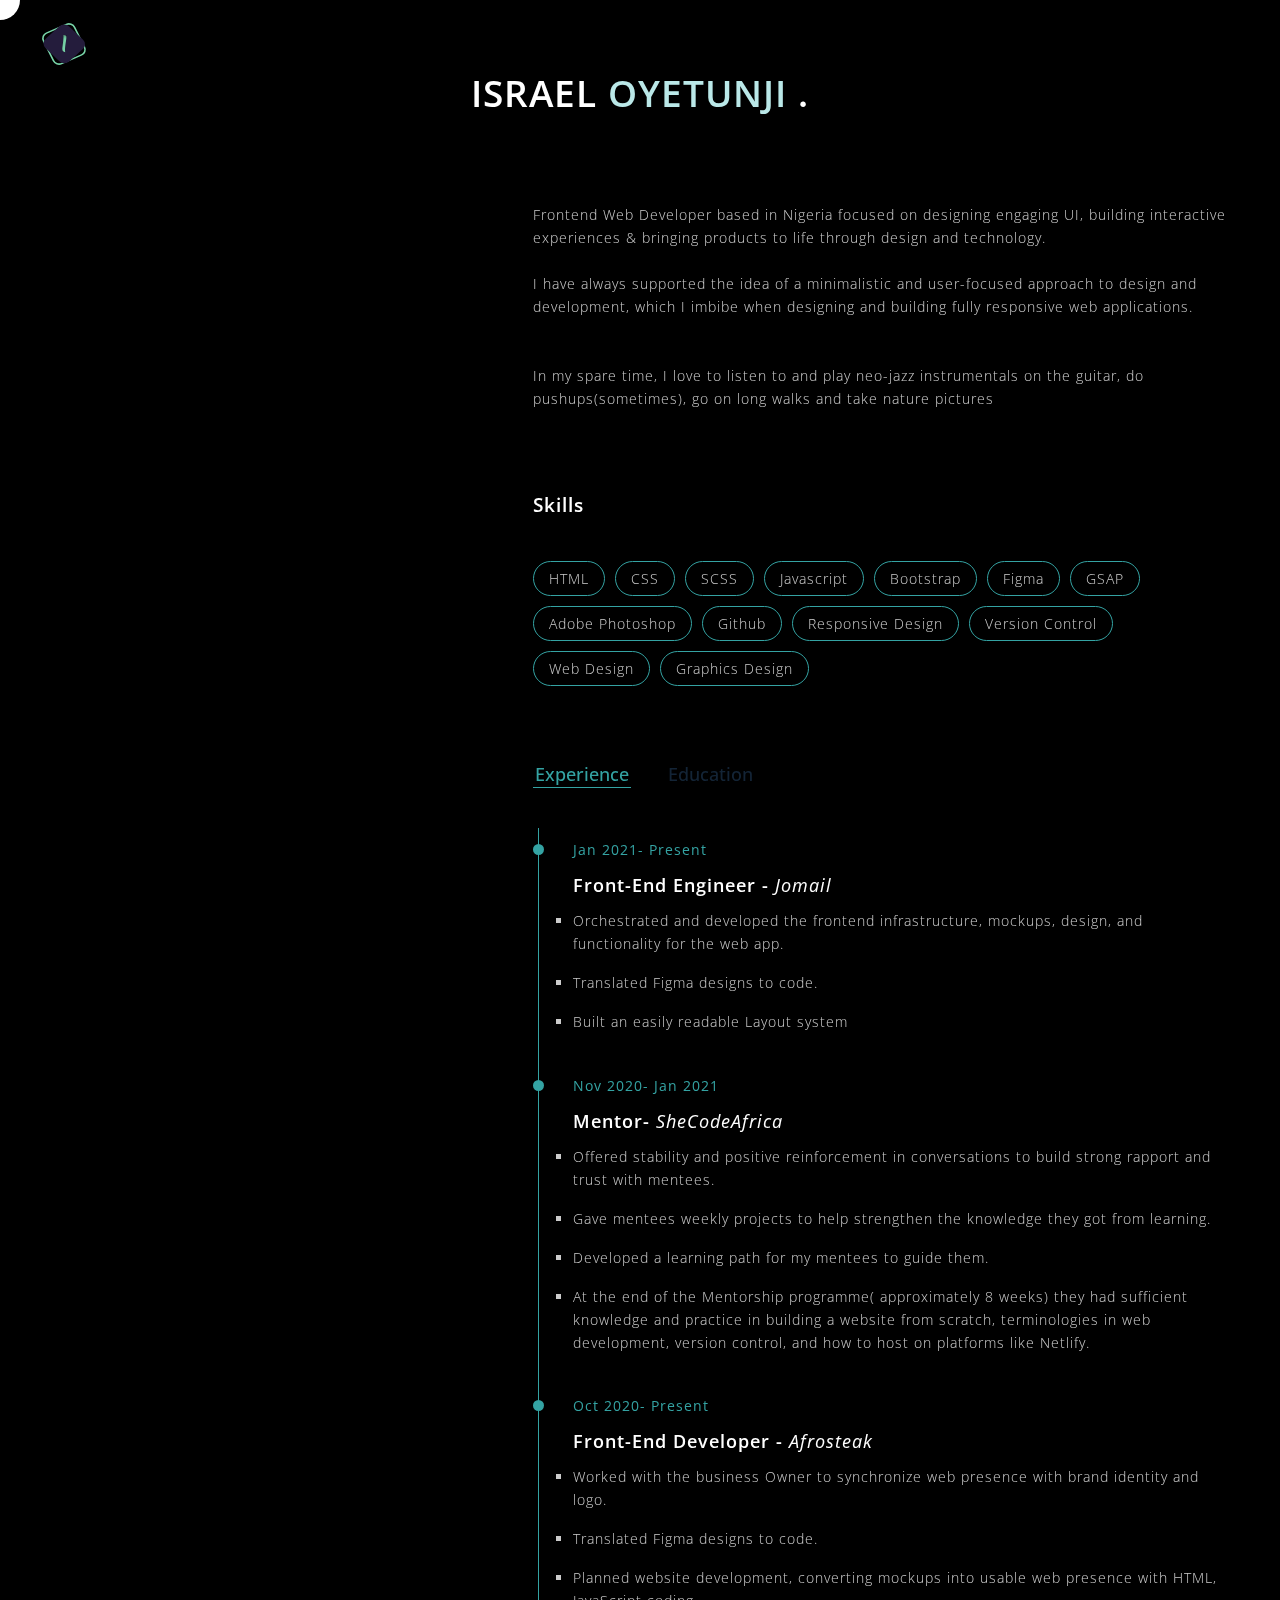
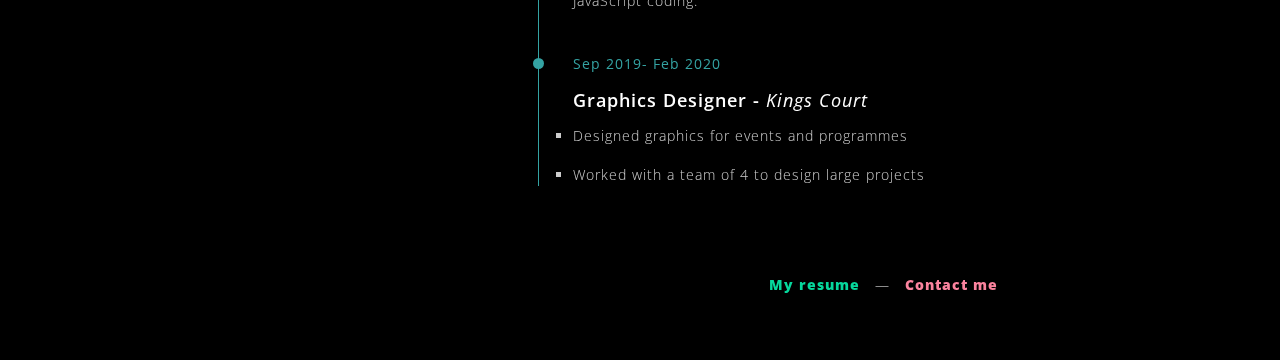
==== about/index.html @ 94131872 "portfolio2.0" ====
<!DOCTYPE html>
<html lang="en" data-theme="dark">
<head>
    <meta charset="UTF-8">
    <meta http-equiv="X-UA-Compatible" content="IE=edge">
    <meta name="viewport" content="width=device-width, initial-scale=1.0">
    <link rel="stylesheet" href="../assets/css/styles.min.css">
    <link rel="icon" type="image/svg+xml" href="../assets/img/favicon.svg">

    <!-- Primary Meta Tags -->
    <title>Israel Mitolu | About Me</title>
    <meta name="title" content="Israel Mitolu | Front-End Web Developer and Designer">
    <meta name="description" content="Front end Developer and Engineer with a keen eye for aesthetics, focused on designing and building responsive and pixel perfect websites to give your brand the sleek online presence it deserves.">

    <!-- Open Graph / Facebook -->
    <meta property="og:type" content="website">
    <meta property="og:url" content="https://israelmitolu.netlify.app/">
    <meta property="og:title" content="Israel Mitolu | Front-End Web Developer and Designer">
    <meta property="og:description" content="Front end Developer and Engineer with a keen eye for aesthetics, focused on designing and building responsive and pixel perfect websites to give your brand the sleek online presence it deserves.">
    <meta property="og:image" content="/assets/img/seo-img.png">

    <!-- Twitter -->
    <meta property="twitter:card" content="summary_large_image">
    <meta property="twitter:url" content="https://israelmitolu.netlify.app/">
    <meta property="twitter:title" content="Israel Mitolu | Front-End Web Developer and Designer">
    <meta property="twitter:description" content="Front end Developer and Engineer with a keen eye for aesthetics, focused on designing and building responsive and pixel perfect websites to give your brand the sleek online presence it deserves.">
    <meta property="twitter:image" content="/assets/img/seo-img.png">
    <link rel="stylesheet" href="https://use.typekit.net/kse0maf.css">


</head>
<body>
    <div class="cursor-effect"></div>
    <a href="../index.html" class="logo">
        <img src="../assets/img/favicon.svg" alt="">
    </a>
    <section class="more-about">
        <div class="container">
            <div class="section-title">
                <h2>Israel <span>Oyetunji </span>.</h2>
            </div>
            <div class="more-about-content">
                <div class="more-about-img">
                    <img src="../assets/img/IMG_20210217_173633899-min.jpg" alt="">
                </div>
                <div class="more-about-text">
                    <p>Frontend Web Developer based in Nigeria focused on designing engaging UI, building interactive experiences & bringing products to life through design and technology.</p> <br>
                       <p> I have always supported the idea of a minimalistic and user-focused approach to design and development, which I imbibe when designing and building fully responsive web applications.</p> <br><br>
                        <p>In my spare time, I love to listen to and play neo-jazz instrumentals on the guitar, do pushups(sometimes), go on long walks and take nature pictures</p>
                    
                    <h3>Skills</h3>
                    <div class="skills">
                        <div class="skill-item">HTML</div>
                        <div class="skill-item">CSS</div>
                        <div class="skill-item">SCSS</div>
                        <div class="skill-item">Javascript</div>
                        <div class="skill-item">Bootstrap</div>
                        <div class="skill-item">Figma</div>
                        <div class="skill-item">GSAP</div>
                        <div class="skill-item">Adobe Photoshop</div>
                        <div class="skill-item">Github</div>
                        <div class="skill-item">Responsive Design</div>
                        <div class="skill-item">Version Control</div>
                        <div class="skill-item">Web Design</div>
                        <div class="skill-item">Graphics Design</div>
                    </div>

                    <div class="tabs">
                        <button type="button" class="tab-item active" data-target="#experience">Experience</button>
                        <button type="button" class="tab-item" data-target="#education">Education</button>
                    </div>

                    <!-- Experience -->
                    <div class="tab-content active" id="experience">
                        <div class="timeline">
                            <div class="timeline-item">
                                <span class="date">Jan 2021- Present
                                </span>
                                <h4>Front-End Engineer - <span>Jomail</span></h4>
                                <ul>
                                    <li>Orchestrated and developed the frontend infrastructure, mockups, design, and functionality for the web app.</li>
                                 <li>Translated Figma designs to code.</li>
                                   <li> Built an easily readable Layout system</li>
                                </ul>
                            </div>
                            <div class="timeline-item">
                                <span class="date">Nov 2020- Jan 2021
                                </span>
                                <h4>Mentor- <span>SheCodeAfrica</span></h4>
                                <ul>
                                    <li>Offered stability and positive reinforcement in conversations to build strong rapport and trust with mentees.
                                        </li>
                                 <li>Gave mentees weekly projects to help strengthen the knowledge they got from learning.</li>
                                 <li>Developed a learning path for my mentees to guide them. </li>
                                <li> At the end of the Mentorship programme( approximately 8 weeks) they had sufficient knowledge and practice in building a website from scratch, terminologies in web development, version control, and how to host on platforms like Netlify. 
                                    </li>
                                </ul>
                            </div>
                            <div class="timeline-item">
                                <span class="date">Oct 2020- Present
                                </span>
                                <h4>Front-End Developer - <span>Afrosteak</span></h4>
                                <ul>
                                    <li>Worked with the business Owner to synchronize web presence with brand identity and logo.</li>
                                 <li>Translated Figma designs to code.</li>
                                <li>Planned website development, converting mockups into usable web presence with HTML, JavaScript coding.</li>
                                </ul>
                            </div>
                            <div class="timeline-item">
                                <span class="date">Sep 2019- Feb 2020
                                </span>
                                <h4>Graphics Designer -<span> Kings Court</span></h4>
                                <ul>
                                    <li>Designed graphics for events and programmes</li>
                                    <li>Worked with a team of 4 to design large projects</li>
                                </ul>
                            </div>
                        </div>
                    </div>
                    <!-- Education -->
                    <div class="tab-content" id="education">
                        <div class="timeline">
                            <div class="timeline-item">
                                <span class="date">May-Dec 2020
                                </span>
                                <h4>Mobile Web Specialist- <span>Google Africa Developer Scholarship</span></h4>
                            </div>
                            <div class="timeline-item">
                                <span class="date">June-Oct 2020
                                </span>
                                <h4>Fundamentals of Digital Marketing- <span>Google Digital Skills</span></h4>
                            </div>
                            <div class="timeline-item">
                                <span class="date">May-Jan 2021
                                </span>
                                <h4>Full Stack Web Dev - <span>Devslopes Academy</span></h4>
                            </div>
                            <div class="timeline-item">
                                <span class="date">Oct 2020 - Present
                                </span>
                                <h4>Becoming a Software Developer- <span>LinkedIn Learning</span></h4>
                            </div>
                            <div class="timeline-item">
                                <span class="date">2018-2022
                                </span>
                                <h4>BSc. Sociology & Anthropology- <span>Obafemi Awolowo University</span></h4>
                            </div>
                        </div>
                    </div>
                    <div class="about-cta">
                        <a href="https://docs.google.com/document/d/1gLw0XUNzuPU4TjuS1jhJsycVUZyZ-uxE3f_qL_pZ4-o/edit?usp=sharing" class="skills-cta">My resume</a>
                        <span>—</span>
                        <a href="../index.html#contact" class="exp-cta">Contact me</a>
                    </div>
                </div>
            </div>
        </div>
    </section>

    <script src="../assets/js/app.js"></script>
    <script>
const tabsContainer = document.querySelector(".tabs"),
        moreAboutSection = document.querySelector(".more-about");


////Select Tabs 
tabsContainer.addEventListener("click", (e) =>{
    if(e.target.classList.contains("tab-item") && !e.target.classList.contains("active")){
        tabsContainer.querySelector(".active").classList.remove("active");
        e.target.classList.add("active");
        const target = e.target.getAttribute("data-target");
        moreAboutSection.querySelector(".tab-content.active").classList.remove("active");
        moreAboutSection.querySelector(target).classList.add("active");
    }
});



    </script>
</body>
---- assets/css/styles.min.css ----
@import url("https://fonts.googleapis.com/css2?family=Open+Sans:ital,wght@0,300;0,400;0,700;0,800;1,600&display=swap");html{--mainColor: #34a3a3;--secondColor: #bae8e8;--thirdColor: #27496d;--pink: #fb839e;--green-alt: #06d79c;--purple: #8a49ff;--bg: black;--darkBlue: #0b0b0f;--white: white;--whiteLight: #ffffffcc}html[data-theme="light"]{--mainColor: #39a2db;--secondColor: #a2dbfa;--thirdColor: #39a2db;--pink: #ff94cc;--green-alt: #a8dadc;--purple: #a239ea;--bg: #fff;--darkBlue: #fcfcfc;--white: #131313;--whiteLight: #343a40}::-webkit-scrollbar{width:5px;border-radius:10px 0}::-webkit-scrollbar-track{background-color:var(--bg)}::-webkit-scrollbar-thumb{background-color:var(--mainColor)}.intro{background:var(--bg);position:fixed;top:0;left:0;width:100%;height:100%;display:-webkit-box;display:-ms-flexbox;display:flex;-webkit-box-pack:center;-ms-flex-pack:center;justify-content:center;-webkit-box-align:center;-ms-flex-align:center;align-items:center;-webkit-box-orient:vertical;-webkit-box-direction:normal;-ms-flex-direction:column;flex-direction:column;z-index:1000}.intro-text{color:var(--thirdColor);font-family:"Open Sans", sans-serif;font-size:2em}.intro-btn{display:block;padding:14px 18px;font-weight:800;font-size:12px;letter-spacing:6px;color:var(--white);border:1px solid var(--white);outline:none;font-family:"Open Sans", sans-serif;overflow:hidden;background:none;-webkit-transition:0.8s ease-out;transition:0.8s ease-out;position:relative;margin-top:2em;z-index:10;-webkit-transform:translateX(-75%);transform:translateX(-75%)}.intro-btn:hover{color:var(--bg);cursor:crosshair}.intro-btn::before{content:"";position:absolute;background:var(--white);left:0;right:0;bottom:0;top:100%;-webkit-transition:top 0.8s ease-out;transition:top 0.8s ease-out;z-index:-9}.intro-btn:hover::before{top:0}.slider{background:var(--green-alt);position:fixed;top:0;left:0;width:100%;height:100%;-webkit-transform:translateY(100%);transform:translateY(100%);z-index:1000}.slider-2{background:var(--purple);position:fixed;top:0;left:0;width:100%;height:100%;-webkit-transform:translateY(100%);transform:translateY(100%);z-index:1000}.hide{background:var(--bg);overflow:hidden}.hide span{-webkit-transform:translateY(100%);transform:translateY(100%);display:inline-block}.cursor-effect{width:2.5rem;height:2.5rem;border-radius:50%;-webkit-transform:translate(-50%, -50%);transform:translate(-50%, -50%);pointer-events:none;position:absolute;-webkit-transition:all 0.3s ease;transition:all 0.3s ease;z-index:1000;-webkit-backdrop-filter:invert(1);backdrop-filter:invert(1)}.link-grow{-webkit-transform:scale(2);transform:scale(2);-webkit-transform-origin:100% 100%;transform-origin:100% 100%;background:rgba(255,255,255,0.3)}.effect-wrap .effect{position:absolute;z-index:1}.effect-wrap .effect-1{width:20px;height:20px;border:3px solid var(--purple);right:10%;bottom:10%;-webkit-animation:spin 10s linear infinite;animation:spin 10s linear infinite}.effect-wrap .effect-2{left:3%;bottom:20%;width:40px;display:-webkit-box;display:-ms-flexbox;display:flex;-ms-flex-wrap:wrap;flex-wrap:wrap;-webkit-box-pack:justify;-ms-flex-pack:justify;justify-content:space-between;-webkit-animation:topBounce 3s ease-in-out infinite;animation:topBounce 3s ease-in-out infinite}.effect-wrap .effect-2 div{height:3px;width:3px;background-color:var(--pink);margin:0 3px 8px;border-radius:50%}.effect-wrap .effect-3{border-top:25px solid transparent;border-left:25px solid var(--green-alt);left:30%;top:10%;-webkit-animation:spin 15s linear infinite;animation:spin 15s linear infinite}.effect-wrap .effect-3::before{content:"";border-top:30px solid transparent;border-left:30px solid var(--mainColor);position:absolute;opacity:0.5;right:0px;top:-25px}@-webkit-keyframes spin{0%{-webkit-transform:rotate(0deg);transform:rotate(0deg)}100%{-webkit-transform:rotate(360deg);transform:rotate(360deg)}}@keyframes spin{0%{-webkit-transform:rotate(0deg);transform:rotate(0deg)}100%{-webkit-transform:rotate(360deg);transform:rotate(360deg)}}@-webkit-keyframes topBounce{0%,100%{-webkit-transform:translateY(0);transform:translateY(0)}50%{-webkit-transform:translateY(25px);transform:translateY(25px)}}@keyframes topBounce{0%,100%{-webkit-transform:translateY(0);transform:translateY(0)}50%{-webkit-transform:translateY(25px);transform:translateY(25px)}}.inner{background:var(--green-alt);border-radius:10px;max-width:250px;-webkit-clip-path:circle(10% at 83% 18%);clip-path:circle(10% at 83% 18%);padding:2rem;-webkit-transition:all 0.6s ease-in-out;transition:all 0.6s ease-in-out;position:absolute;top:0.5rem;right:2rem;z-index:100}.inner:hover{-webkit-clip-path:circle(75%);clip-path:circle(75%);background:-webkit-gradient(linear, right top, left bottom, from(var(--green-alt)), to(var(--darkBlue)));background:linear-gradient(to bottom left, var(--green-alt), var(--darkBlue))}.inner span{float:right;color:var(--white);font-style:italic;font-weight:bold;-webkit-transition:color 0.5s;transition:color 0.5s;position:relative;margin-right:5%}.inner:hover span{color:rgba(255,255,255,0)}.inner h1{color:var(--white);padding:0.75rem 0;margin-bottom:0.75rem}.inner p{color:var(--white);font-size:0.8rem;line-height:1.6;font-weight:300}.inner a{text-decoration:none;color:var(--white);font-size:0.75rem;border-bottom:3px dotted var(--mainColor)}input[type="checkbox"]{height:0;width:0;visibility:hidden}input[type="checkbox"]:checked+label{background:var(--mainColor)}input[type="checkbox"]:checked+label:after{left:calc(100% - 5px);-webkit-transform:translateX(-100%);transform:translateX(-100%)}.toggle{cursor:pointer;text-indent:-9999px;width:52px;height:27px;background:lightgray;float:right;border-radius:100px;position:absolute;bottom:8%;right:50%;left:50%;-webkit-transform:translate(-50%, -50%);transform:translate(-50%, -50%)}.toggle:after{content:"";position:absolute;top:3px;left:3px;width:20px;height:20px;background:#fff;border-radius:90px;-webkit-transition:0.3s;transition:0.3s}.toggle:active:after{width:45px}html.transition,html.transition *,html.transition *:before,html.transition *:after{-webkit-transition:all 750ms !important;transition:all 750ms !important;-webkit-transition-delay:0 !important;transition-delay:0 !important}*{margin:0;padding:0;-webkit-box-sizing:border-box;box-sizing:border-box;outline:none}::before,::after{-webkit-box-sizing:border-box;box-sizing:border-box}h1,h2,h3,h4,h5,h6{color:var(--white);font-weight:600}body{font-size:10px;line-height:1.6;letter-spacing:1px;font-family:"Open Sans", sans-serif;font-weight:300;color:var(--white);min-height:100vh;max-width:100%;background:var(--bg);-webkit-tap-highlight-color:transparent;overflow-x:hidden;scroll-behavior:smooth}a{text-decoration:none;color:var(--secondColor);cursor:crosshair}img{vertical-align:middle;max-width:100%}.container{margin:auto;width:100%}button{font-family:inherit;font-weight:inherit}section{min-height:100vh}.section-title{padding:0 15px;width:100%;margin-bottom:40px}.section-title h2{text-align:center;font-size:40px}@font-face{font-family:"the_historia_demoregular";src:url("../fonts/fontsfree-net-thehistoriademo-webfont.woff2") format("woff2"),url("../fonts/fontsfree-net-thehistoriademo-webfont.woff") format("woff")}@media screen and (max-width: 768px){header .landing-text h1{padding:3rem !important}header .landing-text h6{font-size:0.8em}header .nav-list{margin-top:2.5rem;-webkit-box-orient:vertical;-webkit-box-direction:normal;-ms-flex-direction:column;flex-direction:column}header .nav-list li{margin:1rem 0}header .nav-list li .nav-link{font-size:1.3rem}.portfolio{margin-top:12rem}.about-heading h2,.services-heading h2,.contact-title h2{font-size:1.5rem !important}.footer-links:nth-child(1){margin-right:5em !important}.more-about-content{-webkit-box-orient:vertical;-webkit-box-direction:normal;-ms-flex-direction:column;flex-direction:column;-ms-flex-wrap:wrap;flex-wrap:wrap}.more-about-img,.more-about-text{width:100% !important;margin:2rem auto}.cursor-effect{display:none}.about .container{-webkit-box-orient:vertical;-webkit-box-direction:normal;-ms-flex-direction:column;flex-direction:column;-ms-flex-wrap:wrap;flex-wrap:wrap}.about .container .profile-img{width:90%;margin-bottom:2.5rem}}@media screen and (max-width: 600px){.landing-text h1{font-size:5rem !important;padding:2rem}.landing-text h5{font-size:0.85rem !important}.nav-list{margin-top:-1rem !important}.nav-list .nav-link{font-size:3.5rem !important}.menu-toggler{top:2.2rem;right:1rem;width:1.5rem;height:1rem}.about{margin-top:9rem !important}.about .container{-webkit-box-orient:vertical;-webkit-box-direction:normal;-ms-flex-direction:column;flex-direction:column}.about .container .profile-img{margin:0 2rem 4rem 1rem}.logo{top:2.2rem;left:1rem;width:4rem !important;padding:0.6rem 0.3rem !important}.logo h2{font-size:1.2rem !important}.project{padding:4em !important}.contact .container{padding:0px 20px !important}.contact .container form{width:100% !important;min-width:0 !important}.contact .container form .input-row{-webkit-box-orient:vertical;-webkit-box-direction:normal;-ms-flex-direction:column;flex-direction:column}.contact .container form .input-row .side{width:100% !important;margin-bottom:50px}.contact .container form .textarea{margin-top:0 !important}.sub{font-size:0.9rem !important;margin:0px 0 60px !important}.services{margin-top:6rem !important;padding:4rem 2rem}.about-content p{margin-top:0rem !important;font-size:0.8rem !important}.contact-title{padding:6rem 2rem 2rem 6rem !important}.footer-links:nth-child(1){margin-bottom:5em;margin-right:-6em !important}.effect-3{top:12rem !important;left:5rem !important}.inner{top:1rem !important;max-width:220px !important;padding:1rem}.inner span{display:none}}@media screen and (max-width: 350px){header .landing-text{-webkit-box-orient:vertical;-webkit-box-direction:normal;-ms-flex-direction:column;flex-direction:column}header .landing-text h1{font-size:5rem}.profile-img{max-width:400px}.services-heading h2{font-size:1.2rem !important}.services-content p,.about-content{font-size:0.6rem}}@media screen and (max-width: 300px){.services-heading h2{font-size:1rem !important}.project-box{padding:1.4rem !important}}@media screen and (max-width: 360px){.service-item p{font-size:0.67rem !important}}.about{margin-top:13rem;padding:2rem 2rem;position:relative}.about .container{display:-webkit-box;display:-ms-flexbox;display:flex;-webkit-box-align:center;-ms-flex-align:center;align-items:center;-webkit-box-pack:center;-ms-flex-pack:center;justify-content:center}.about .container .about-heading{text-align:center;text-transform:uppercase;line-height:0;margin-bottom:3rem}.about .container .about-heading h2{font-size:3rem;opacity:1}.about .container .profile-img{-webkit-box-flex:1;-ms-flex:1;flex:1;margin-right:2.5rem;z-index:100;position:relative}.about .container .profile-img img{width:510px;height:auto;-o-object-fit:cover;object-fit:cover;-webkit-filter:grayscale(100%);filter:grayscale(100%);-webkit-transition:0.3s;transition:0.3s}.about .container .profile-img img:hover{-webkit-filter:none;filter:none;-webkit-transform:scale(1.05);transform:scale(1.05)}.about .container .about-content{-webkit-box-flex:1;-ms-flex:1;flex:1;font-size:1rem;line-height:2}.about .container .about-content p{margin-top:5rem;font-weight:300;text-align:left;color:var(--white)}.about .container .about-content p a{font-weight:700;color:var(--mainColor)}.about-cta{text-align:center;margin:2rem 0;font-size:0.95em}.about-cta span{margin-left:10px}.about-cta a{font-weight:800;position:relative;color:var(--green-alt)}.about-cta a::before{position:absolute;content:"";bottom:0;left:0;height:1px;width:0%;background-color:var(--secondColor);-webkit-transition:width 0.3s ease;transition:width 0.3s ease}.about-cta a:hover::before{width:100%}.about-cta .exp-cta{color:var(--pink);margin-left:10px}.contact{background:var(--bg);padding-top:4rem}.contact-title{display:-webkit-box;display:-ms-flexbox;display:flex;-webkit-box-orient:vertical;-webkit-box-direction:normal;-ms-flex-direction:column;flex-direction:column;padding:6rem 6rem 2rem 6rem;text-align:right}.contact-title h5{text-transform:uppercase;color:var(--whiteLight);font-size:0.8rem;letter-spacing:3px}.contact-title h2{font-size:2.2rem;text-transform:capitalize;letter-spacing:-1px}.contact .container{display:-webkit-box;display:-ms-flexbox;display:flex;-webkit-box-align:center;-ms-flex-align:center;align-items:center;-webkit-box-orient:vertical;-webkit-box-direction:normal;-ms-flex-direction:column;flex-direction:column;padding:60px 150px 40px}.contact .container .sub{text-align:center;line-height:1.3;font-size:1.3rem;color:var(--whiteLight);margin:50px 0 60px}.contact .container form{width:70%;min-width:450px}.contact .container form .input-row{display:-webkit-box;display:-ms-flexbox;display:flex;-webkit-box-pack:justify;-ms-flex-pack:justify;justify-content:space-between}.contact .container form .input-row .side{width:45%}.contact .container form label{margin-top:20px;display:block;text-transform:capitalize;color:#868f97;font-size:12px;margin-bottom:5px}.contact .container form input,.contact .container form textarea{border:0;border-radius:0;-webkit-box-sizing:border-box;box-sizing:border-box;border-bottom:1px solid var(--white);background:transparent;outline:none;-webkit-box-shadow:none;box-shadow:none;text-align:left;font-size:14.5px;width:100%;color:var(--white);padding:0.6em 0.6em 0.6em 0}.contact .container form .textarea{margin-top:99px}.contact .container form .textarea textarea{resize:none;line-height:1.4}.contact .container form button{outline:none;cursor:pointer;text-transform:capitalize;color:var(--white);padding:15px 30px;background:transparent;border:1px solid var(--mainColor);display:block;margin:80px auto 0;position:relative;color:var(--mainColor)}.contact .container form button:hover{color:var(--white);background:var(--mainColor);-webkit-transition:0.3s all ease;transition:0.3s all ease}header{width:100%;height:100vh;background:var(--darkBlue);position:relative}header .landing-text{position:absolute;top:50%;left:50%;-webkit-transform:translate(-50%, -50%);transform:translate(-50%, -50%);text-align:center;width:100%;z-index:10;-webkit-user-select:none;-moz-user-select:none;-ms-user-select:none;user-select:none}header .landing-text h1{font-size:10rem;font-family:"the_historia_demoregular", sans-serif;padding:1rem;background:-webkit-gradient(linear, left bottom, left top, from(var(--mainColor)), to(var(--secondColor)));background:linear-gradient(to top, var(--mainColor), var(--secondColor));-webkit-background-clip:text;background-clip:text;-webkit-text-fill-color:transparent;letter-spacing:5px}header .landing-text h5{font-size:1rem;font-weight:300}.logo img{position:fixed;top:1rem;left:2rem;width:4rem;background-color:rgba(var(--bg), 0.75);padding:0.3rem;z-index:101;-webkit-user-select:none;-moz-user-select:none;-ms-user-select:none;user-select:none}.project{-ms-grid-column:2;-ms-grid-column-span:12;grid-column:2/14;padding:6rem}.project h5{text-transform:uppercase;color:var(--whiteLight) !important;font-size:0.8rem;letter-spacing:3px}.project h2{font-size:2.2rem;text-transform:capitalize;letter-spacing:-1px}.project-item-container{display:-ms-grid;display:grid;-ms-grid-columns:(minmax(18rem, 1fr))[auto-fit];grid-template-columns:repeat(auto-fit, minmax(18rem, 1fr));grid-gap:4rem;color:var(--bg);margin-top:6rem}.project-box{padding:2rem;height:18rem;display:-webkit-box;display:-ms-flexbox;display:flex;-webkit-box-orient:vertical;-webkit-box-direction:normal;-ms-flex-direction:column;flex-direction:column;-webkit-box-pack:justify;-ms-flex-pack:justify;justify-content:space-between;position:relative}.project-box:hover{border:solid 2px var(--white);color:var(--white)}.project .project-box:nth-child(1):hover:after{outline:2px solid lightblue;background:lightblue}.project .project-box:nth-child(2):hover:after{background:lightcoral;outline:2px solid lightcoral}.project .project-box:nth-child(3):hover:after{background:lightcyan;outline:2px solid lightcyan}.project .project-box:nth-child(4):hover:after{background:lightgray;outline:2px solid lightgray}.project .project-box:nth-child(4):hover:after .project-box__link{width:-webkit-min-content;width:-moz-min-content;width:min-content}.project .project-box:nth-child(5):hover:after{background:lightgreen;outline:2px solid lightgreen}.project .project-box:nth-child(5):hover:after .project-box__link{width:-webkit-min-content;width:-moz-min-content;width:min-content}.project .project-box:nth-child(6):hover:after{background:lightskyblue;outline:2px solid lightskyblue}.project .project-box:nth-child(6):hover:after .project-box__link{width:-webkit-min-content;width:-moz-min-content;width:min-content}.project-box__link{-ms-flex-item-align:end;align-self:flex-end;width:20%;display:-webkit-box;display:-ms-flexbox;display:flex;-webkit-box-pack:justify;-ms-flex-pack:justify;justify-content:space-between;-webkit-box-align:center;-ms-flex-align:center;align-items:center}@media only screen and (max-width: 56.25em){.project-box__link{width:30%}}.project-box__link a ion-icon{width:20px;height:20px;color:var(--white)}.project-box__content{-ms-flex-item-align:center;-ms-grid-row-align:center;align-self:center}.project-box__content h3{margin-bottom:3rem;letter-spacing:-0.5px;line-height:4rem;font-size:1.5rem;font-weight:800;text-transform:capitalize;color:var(--whiteLight)}.project-box__content h5{color:var(--secondColor);font-size:1em;font-weight:400}.project-box{background:var(--bg);border:1px solid var(--white)}.project-box:after{content:"";position:absolute;width:103%;height:101%;top:1rem;right:0.5rem;z-index:-1}.project-box:hover{background:none;background-color:var(--darkBlue);-webkit-transition:all 0.2s ease;transition:all 0.2s ease}.project-box:hover:after{-webkit-transition:all 0.2s ease;transition:all 0.2s ease}.services{margin-top:6rem;padding:6rem 3.5rem;background:var(--bg)}.services .services-content{text-align:center}.services .services-content .services-heading{text-align:center;text-transform:uppercase;line-height:0;margin-bottom:3rem}.services .services-content .services-heading h2{font-size:3rem;opacity:1;margin:1rem 0 6rem}.services .services-content .services-heading h2 span{color:var(--mainColor)}.services .service-item-container{width:100%;display:-webkit-box;display:-ms-flexbox;display:flex;-webkit-box-pack:space-evenly;-ms-flex-pack:space-evenly;justify-content:space-evenly;-webkit-box-align:center;-ms-flex-align:center;align-items:center;text-align:center;-ms-flex-wrap:wrap;flex-wrap:wrap}.services .service-item-container .service-item{display:-webkit-box;display:-ms-flexbox;display:flex;-webkit-box-orient:vertical;-webkit-box-direction:normal;-ms-flex-direction:column;flex-direction:column;-ms-flex-pack:distribute;justify-content:space-around;-webkit-box-align:center;-ms-flex-align:center;align-items:center;border-radius:10px;width:300px;height:300px;padding:20px 25px;margin:20px;position:relative}.services .service-item-container .service-item:hover{-webkit-box-shadow:inset 6px 6px 30px rgba(246,246,246,0.2);box-shadow:inset 6px 6px 30px rgba(246,246,246,0.2);-webkit-transition:all 0.3s ease;transition:all 0.3s ease}.services .service-item-container .service-item ion-icon{width:55px;height:55px;color:var(--mainColor)}.services .service-item-container .service-item h5{color:var(--white);letter-spacing:1px;font-size:1.2rem;margin:10px 0}.services .service-item-container .service-item p{color:var(--whiteLight);font-size:1.4em}.footer{background:var(--bg);padding:8rem 5rem 5rem;position:relative;z-index:1}.footer hr{border-color:var(--whiteLight);border-width:1px;margin-bottom:4rem;opacity:0.4}.footer-head{margin-top:2rem;font-size:1rem;font-weight:500}.footer-head h5{text-transform:uppercase;letter-spacing:0.2em;margin-bottom:15px}.footer-head .link-container{color:var(--thirdColor);display:-webkit-box;display:-ms-flexbox;display:flex;-ms-flex-wrap:wrap;flex-wrap:wrap}.footer-head .link-container .footer-links:nth-child(1){margin-right:15em}.footer-head .link-container .footer-links:nth-child(2){display:-webkit-box;display:-ms-flexbox;display:flex;-webkit-box-orient:horizontal;-webkit-box-direction:normal;-ms-flex-direction:row;flex-direction:row}.footer-head .link-container .footer-links:nth-child(2) p{margin-left:1.5rem}.footer-head .link-container .footer-links p{margin-bottom:16px}.footer-head .link-container .footer-links p a{color:var(--mainColor)}.footer-head .link-container .footer-links p a:hover{-webkit-transition:0.3s;transition:0.3s;color:var(--thirdColor)}.footer-copy{color:var(--whiteLight);padding:140px 0 0;text-align:right;font-size:1rem}.more-about{padding:2rem;width:100%;height:100%;margin:auto;font-size:0.9rem;color:var(--whiteLight)}.more-about h2{font-size:2.3rem;text-transform:uppercase;margin:2rem 0 5rem}.more-about h2 span{color:var(--secondColor)}.more-about-content{display:-webkit-box;display:-ms-flexbox;display:flex;-ms-flex-wrap:wrap;flex-wrap:wrap;margin:auto;width:100%;-webkit-box-pack:justify;-ms-flex-pack:justify;justify-content:space-between}.more-about-img{width:40%;height:auto;padding:0 15px;-webkit-user-select:none;-moz-user-select:none;-ms-user-select:none;user-select:none;max-width:400px;z-index:100}.more-about-text{width:60%;padding:0 15px}.more-about-text h3{font-size:1.2rem;margin:5rem 0 2.5rem}.more-about-text .skills{display:-webkit-box;display:-ms-flexbox;display:flex;-ms-flex-wrap:wrap;flex-wrap:wrap}.more-about-text .skills .skill-item{background:rgba(var(--darkBlue), 0.7);border:1px solid var(--mainColor);padding:5px 15px;margin:0 10px 10px 0;border-radius:20px}.more-about-text .tabs{margin-top:4rem}.more-about-text .tabs .tab-item{padding:2px;background-color:transparent;border:none;display:inline-block;color:var(--thirdColor);font-size:1.1rem;cursor:crosshair;font-weight:500;font-family:inherit;-webkit-user-select:none;-moz-user-select:none;-ms-user-select:none;user-select:none;margin-right:30px;position:relative;opacity:0.5;-webkit-transition:all 0.3s ease;transition:all 0.3s ease}.more-about-text .tabs .tab-item:last-child{margin:0}.more-about-text .tabs .tab-item::before{content:"";position:absolute;left:0;bottom:0;width:0%;height:1px;background-color:var(--thirdColor);-webkit-transition:width 0.3s ease;transition:width 0.3s ease}.more-about-text .tabs .tab-item:hover::before{width:100%}.more-about-text .tabs .tab-item.active{color:var(--mainColor);opacity:1;cursor:crosshair}.more-about-text .tabs .tab-item.active::before{width:100%;background-color:var(--mainColor)}.tab-content{padding:40px 0;display:none}.tab-content .timeline{position:relative}.tab-content .timeline::before{content:"";position:absolute;height:100%;width:1px;top:0;left:5px;background-color:var(--mainColor)}.tab-content .timeline-item{margin-bottom:30px;position:relative;padding:10px 0 0 40px}.tab-content .timeline-item::before{content:"";position:absolute;height:11px;width:11px;background-color:var(--mainColor);left:0;top:16px;border-radius:50%}.tab-content .timeline-item .date{display:block;color:var(--mainColor);font-weight:400;margin:0 0 10px}.tab-content .timeline-item h4{font-size:1.1rem;margin:0 0 10px}.tab-content .timeline-item h4 span{font-weight:400;font-style:italic}.tab-content .timeline-item ul{list-style-type:square}.tab-content .timeline-item ul li{margin-bottom:1rem}.tab-content .timeline-item:last-child{margin-bottom:0}.tab-content.active{display:block}
/*# sourceMappingURL=styles.min.css.map */
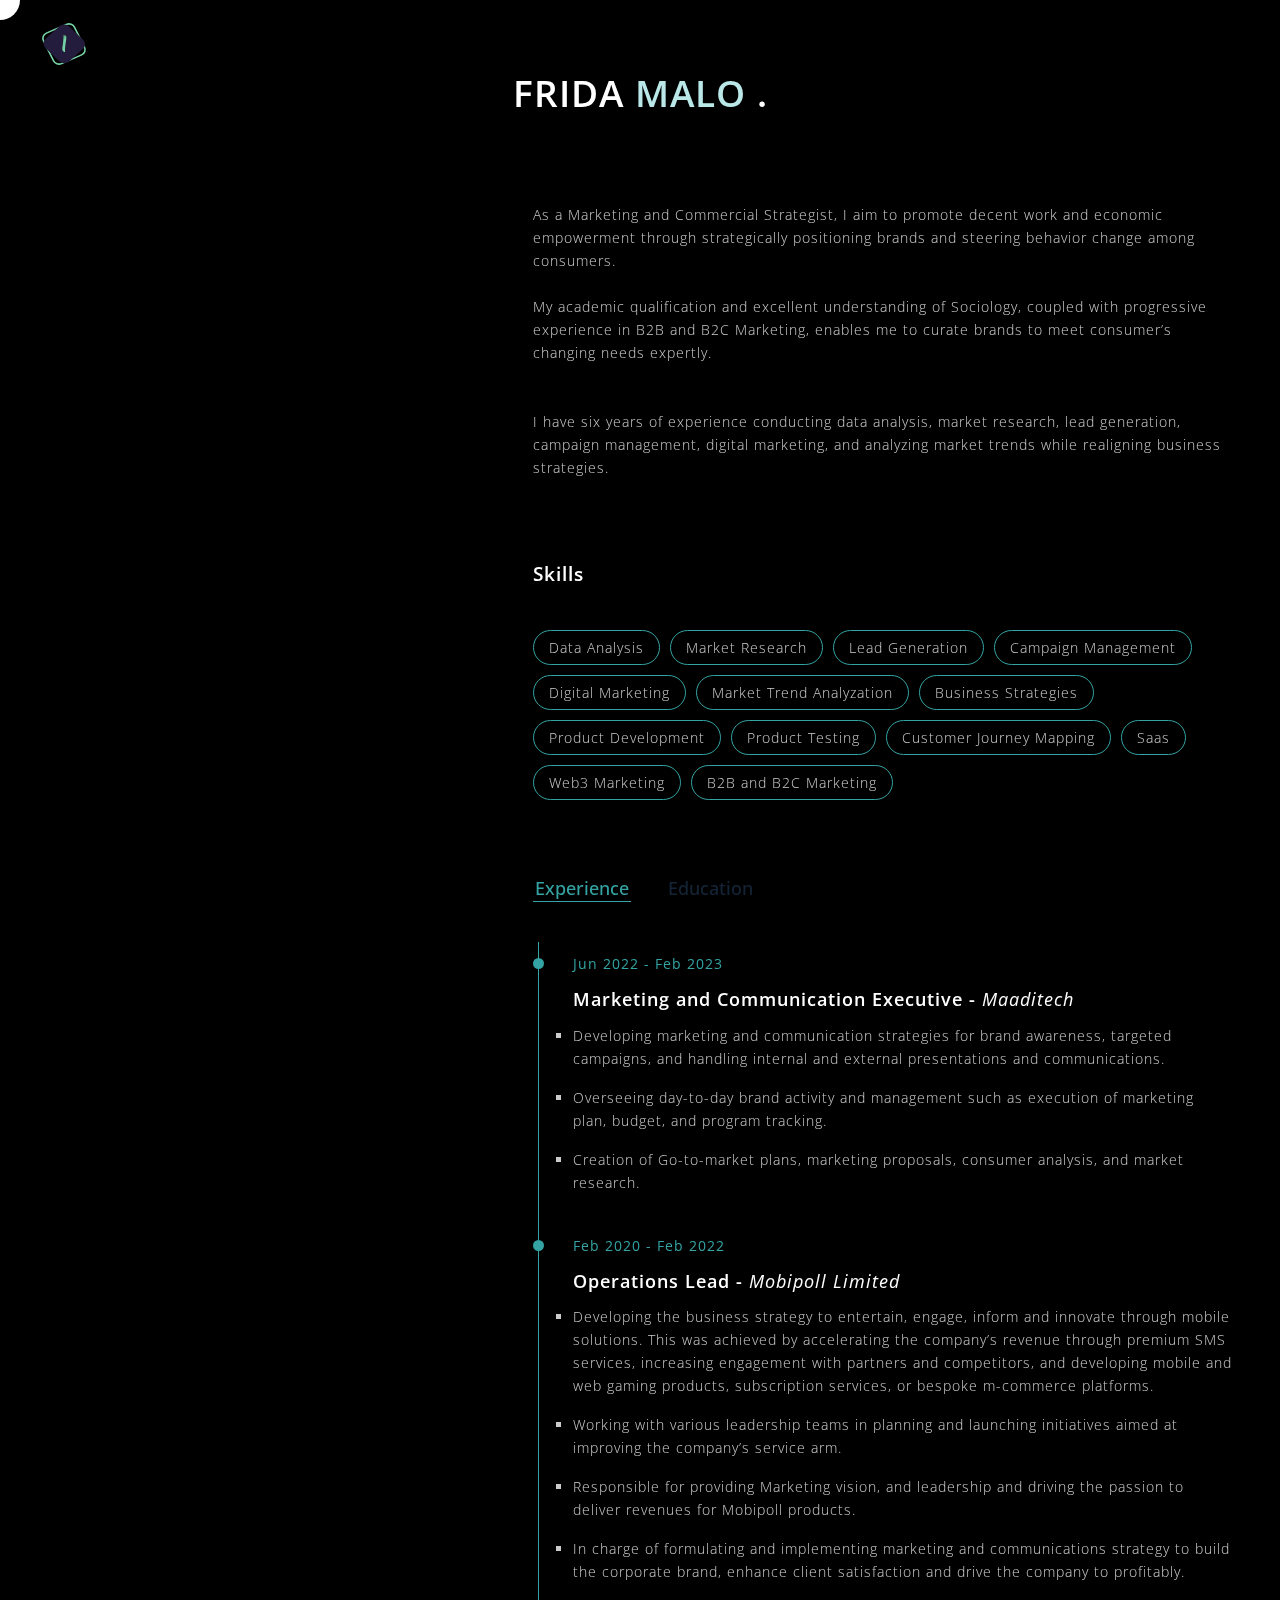
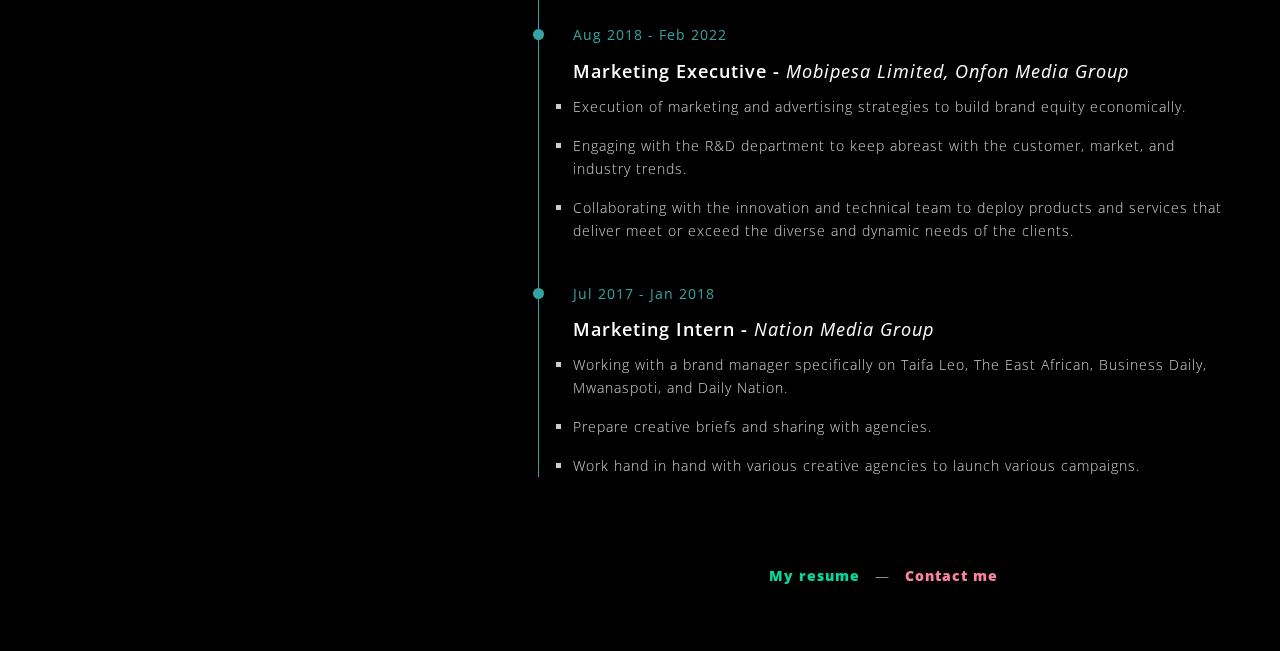
==== commit a3b87af4: "update on about me page" ====
--- a/about/index.html
+++ b/about/index.html
@@ -8,22 +8,22 @@
     <link rel="icon" type="image/svg+xml" href="../assets/img/favicon.svg">
 
     <!-- Primary Meta Tags -->
-    <title>Israel Mitolu | About Me</title>
-    <meta name="title" content="Israel Mitolu | Front-End Web Developer and Designer">
-    <meta name="description" content="Front end Developer and Engineer with a keen eye for aesthetics, focused on designing and building responsive and pixel perfect websites to give your brand the sleek online presence it deserves.">
+    <title>Frida Uchi Malo | About Me</title>
+    <meta name="title" content="Frida Uchi Malo | Marketing and Commercial Strategist">
+    <meta name="description" content="I am a result-driven Marketing Professional and Commercial Strategist. As a Marketing and Commercial Strategist, I aim to promote decent work and economic empowerment through strategically positioning brands and steering behavior change among consumers.">
 
     <!-- Open Graph / Facebook -->
     <meta property="og:type" content="website">
-    <meta property="og:url" content="https://israelmitolu.netlify.app/">
-    <meta property="og:title" content="Israel Mitolu | Front-End Web Developer and Designer">
-    <meta property="og:description" content="Front end Developer and Engineer with a keen eye for aesthetics, focused on designing and building responsive and pixel perfect websites to give your brand the sleek online presence it deserves.">
+    <meta property="og:url" content="reubie.github.io/f-uchi/">
+    <meta property="og:title" content="Frida Uchi Malo | Marketing and Commercial Strategist">
+    <meta property="og:description" content="I am a result-driven Marketing Professional and Commercial Strategist. As a Marketing and Commercial Strategist, I aim to promote decent work and economic empowerment through strategically positioning brands and steering behavior change among consumers.">
     <meta property="og:image" content="/assets/img/seo-img.png">
 
     <!-- Twitter -->
     <meta property="twitter:card" content="summary_large_image">
-    <meta property="twitter:url" content="https://israelmitolu.netlify.app/">
-    <meta property="twitter:title" content="Israel Mitolu | Front-End Web Developer and Designer">
-    <meta property="twitter:description" content="Front end Developer and Engineer with a keen eye for aesthetics, focused on designing and building responsive and pixel perfect websites to give your brand the sleek online presence it deserves.">
+    <meta property="twitter:url" content="reubie.github.io/f-uchi/">
+    <meta property="twitter:title" content="Frida Uchi Malo | Marketing and Commercial Strategist">
+    <meta property="twitter:description" content="I am a result-driven Marketing Professional and Commercial Strategist. As a Marketing and Commercial Strategist, I aim to promote decent work and economic empowerment through strategically positioning brands and steering behavior change among consumers.">
     <meta property="twitter:image" content="/assets/img/seo-img.png">
     <link rel="stylesheet" href="https://use.typekit.net/kse0maf.css">
 
@@ -37,32 +37,32 @@
     <section class="more-about">
         <div class="container">
             <div class="section-title">
-                <h2>Israel <span>Oyetunji </span>.</h2>
+                <h2>Frida <span>Malo </span>.</h2>
             </div>
             <div class="more-about-content">
                 <div class="more-about-img">
                     <img src="../assets/img/IMG_20210217_173633899-min.jpg" alt="">
                 </div>
                 <div class="more-about-text">
-                    <p>Frontend Web Developer based in Nigeria focused on designing engaging UI, building interactive experiences & bringing products to life through design and technology.</p> <br>
-                       <p> I have always supported the idea of a minimalistic and user-focused approach to design and development, which I imbibe when designing and building fully responsive web applications.</p> <br><br>
-                        <p>In my spare time, I love to listen to and play neo-jazz instrumentals on the guitar, do pushups(sometimes), go on long walks and take nature pictures</p>
+                    <p>As a Marketing and Commercial Strategist, I aim to promote decent work and economic empowerment through strategically positioning brands and steering behavior change among consumers.</p> <br>
+                       <p> My academic qualification and excellent understanding of Sociology, coupled with progressive experience in B2B and B2C Marketing, enables me to curate brands to meet consumer’s changing needs expertly.</p> <br><br>
+                        <p>I have six years of experience conducting data analysis, market research, lead generation, campaign management, digital marketing, and analyzing market trends while realigning business strategies. </p>
                     
                     <h3>Skills</h3>
                     <div class="skills">
-                        <div class="skill-item">HTML</div>
-                        <div class="skill-item">CSS</div>
-                        <div class="skill-item">SCSS</div>
-                        <div class="skill-item">Javascript</div>
-                        <div class="skill-item">Bootstrap</div>
-                        <div class="skill-item">Figma</div>
-                        <div class="skill-item">GSAP</div>
-                        <div class="skill-item">Adobe Photoshop</div>
-                        <div class="skill-item">Github</div>
-                        <div class="skill-item">Responsive Design</div>
-                        <div class="skill-item">Version Control</div>
-                        <div class="skill-item">Web Design</div>
-                        <div class="skill-item">Graphics Design</div>
+                        <div class="skill-item">Data Analysis</div>
+                        <div class="skill-item">Market Research</div>
+                        <div class="skill-item">Lead Generation</div>
+                        <div class="skill-item">Campaign Management</div>
+                        <div class="skill-item">Digital Marketing</div>
+                        <div class="skill-item">Market Trend Analyzation</div>
+                        <div class="skill-item">Business Strategies</div>
+                        <div class="skill-item">Product Development</div>
+                        <div class="skill-item">Product Testing</div>
+                        <div class="skill-item">Customer Journey Mapping</div>
+                        <div class="skill-item">Saas</div>
+                        <div class="skill-item">Web3 Marketing</div>
+                        <div class="skill-item">B2B and B2C Marketing</div>
                     </div>
 
                     <div class="tabs">
@@ -74,45 +74,46 @@
                     <div class="tab-content active" id="experience">
                         <div class="timeline">
                             <div class="timeline-item">
-                                <span class="date">Jan 2021- Present
+                                <span class="date">Jun 2022 - Feb 2023
                                 </span>
-                                <h4>Front-End Engineer - <span>Jomail</span></h4>
+                                <h4>Marketing and Communication Executive - <span>Maaditech</span></h4>
                                 <ul>
-                                    <li>Orchestrated and developed the frontend infrastructure, mockups, design, and functionality for the web app.</li>
-                                 <li>Translated Figma designs to code.</li>
-                                   <li> Built an easily readable Layout system</li>
+                                    <li>Developing marketing and communication strategies for brand awareness, targeted campaigns, and handling internal and external presentations and communications. </li>
+                                 <li>Overseeing day-to-day brand activity and management such as execution of marketing plan, budget, and program tracking.</li>
+                                   <li>  Creation of Go-to-market plans, marketing proposals, consumer analysis, and market research.</li>
                                 </ul>
                             </div>
                             <div class="timeline-item">
-                                <span class="date">Nov 2020- Jan 2021
+                                <span class="date">Feb 2020 - Feb 2022 
                                 </span>
-                                <h4>Mentor- <span>SheCodeAfrica</span></h4>
+                                <h4>Operations Lead - <span>Mobipoll Limited</span></h4>
                                 <ul>
-                                    <li>Offered stability and positive reinforcement in conversations to build strong rapport and trust with mentees.
+                                    <li>Developing the business strategy to entertain, engage, inform and innovate through mobile solutions. This was achieved by accelerating the company’s revenue through premium SMS services, increasing engagement with partners and competitors, and developing mobile and web gaming products, subscription services, or bespoke m-commerce platforms. 
                                         </li>
-                                 <li>Gave mentees weekly projects to help strengthen the knowledge they got from learning.</li>
-                                 <li>Developed a learning path for my mentees to guide them. </li>
-                                <li> At the end of the Mentorship programme( approximately 8 weeks) they had sufficient knowledge and practice in building a website from scratch, terminologies in web development, version control, and how to host on platforms like Netlify. 
+                                 <li> Working with various leadership teams in planning and launching initiatives aimed at improving the company’s service arm.</li>
+                                 <li>Responsible for providing Marketing vision, and leadership and driving the passion to deliver revenues for Mobipoll products.</li>
+                                <li> In charge of formulating and implementing marketing and communications strategy to build the corporate brand, enhance client satisfaction and drive the company to profitably. 
                                     </li>
                                 </ul>
                             </div>
                             <div class="timeline-item">
-                                <span class="date">Oct 2020- Present
+                                <span class="date">Aug 2018 - Feb 2022
                                 </span>
-                                <h4>Front-End Developer - <span>Afrosteak</span></h4>
+                                <h4>Marketing Executive - <span>Mobipesa Limited, Onfon Media Group</span></h4>
                                 <ul>
-                                    <li>Worked with the business Owner to synchronize web presence with brand identity and logo.</li>
-                                 <li>Translated Figma designs to code.</li>
-                                <li>Planned website development, converting mockups into usable web presence with HTML, JavaScript coding.</li>
+                                    <li>Execution of marketing and advertising strategies to build brand equity economically. </li>
+                                 <li> Engaging with the R&D department to keep abreast with the customer, market, and industry trends. </li>
+                                <li>Collaborating with the innovation and technical team to deploy products and services that deliver meet or exceed the diverse and dynamic needs of the clients.</li>
                                 </ul>
                             </div>
                             <div class="timeline-item">
-                                <span class="date">Sep 2019- Feb 2020
+                                <span class="date">Jul 2017 - Jan 2018 
                                 </span>
-                                <h4>Graphics Designer -<span> Kings Court</span></h4>
+                                <h4>Marketing Intern -<span> Nation Media Group</span></h4>
                                 <ul>
-                                    <li>Designed graphics for events and programmes</li>
-                                    <li>Worked with a team of 4 to design large projects</li>
+                                    <li>Working with a brand manager specifically on Taifa Leo, The East African, Business Daily, Mwanaspoti, and Daily Nation. </li>
+                                    <li>Prepare creative briefs and sharing with agencies.</li>
+                                    <li>Work hand in hand with various creative agencies to launch various campaigns. </li>
                                 </ul>
                             </div>
                         </div>
@@ -121,34 +122,19 @@
                     <div class="tab-content" id="education">
                         <div class="timeline">
                             <div class="timeline-item">
-                                <span class="date">May-Dec 2020
+                                <span class="date">2013-2018
                                 </span>
-                                <h4>Mobile Web Specialist- <span>Google Africa Developer Scholarship</span></h4>
+                                <h4>Bachelor's Degree, Sociology & Gender Development Studied- <span>Kenyatta University</span></h4>
                             </div>
                             <div class="timeline-item">
-                                <span class="date">June-Oct 2020
+                                <span class="date">2009-2012
                                 </span>
-                                <h4>Fundamentals of Digital Marketing- <span>Google Digital Skills</span></h4>
-                            </div>
-                            <div class="timeline-item">
-                                <span class="date">May-Jan 2021
-                                </span>
-                                <h4>Full Stack Web Dev - <span>Devslopes Academy</span></h4>
-                            </div>
-                            <div class="timeline-item">
-                                <span class="date">Oct 2020 - Present
-                                </span>
-                                <h4>Becoming a Software Developer- <span>LinkedIn Learning</span></h4>
-                            </div>
-                            <div class="timeline-item">
-                                <span class="date">2018-2022
-                                </span>
-                                <h4>BSc. Sociology & Anthropology- <span>Obafemi Awolowo University</span></h4>
+                                <h4>Kenyan Certificate of Secondary Education- <span>Kenya High School</span></h4>
                             </div>
                         </div>
                     </div>
                     <div class="about-cta">
-                        <a href="https://docs.google.com/document/d/1gLw0XUNzuPU4TjuS1jhJsycVUZyZ-uxE3f_qL_pZ4-o/edit?usp=sharing" class="skills-cta">My resume</a>
+                        <a href="https://drive.google.com/file/d/1cMf5BJFpAE-dxHzY0ob1BLE5im8P4Nb7/view?usp=sharing" class="skills-cta">My resume</a>
                         <span>—</span>
                         <a href="../index.html#contact" class="exp-cta">Contact me</a>
                     </div>
